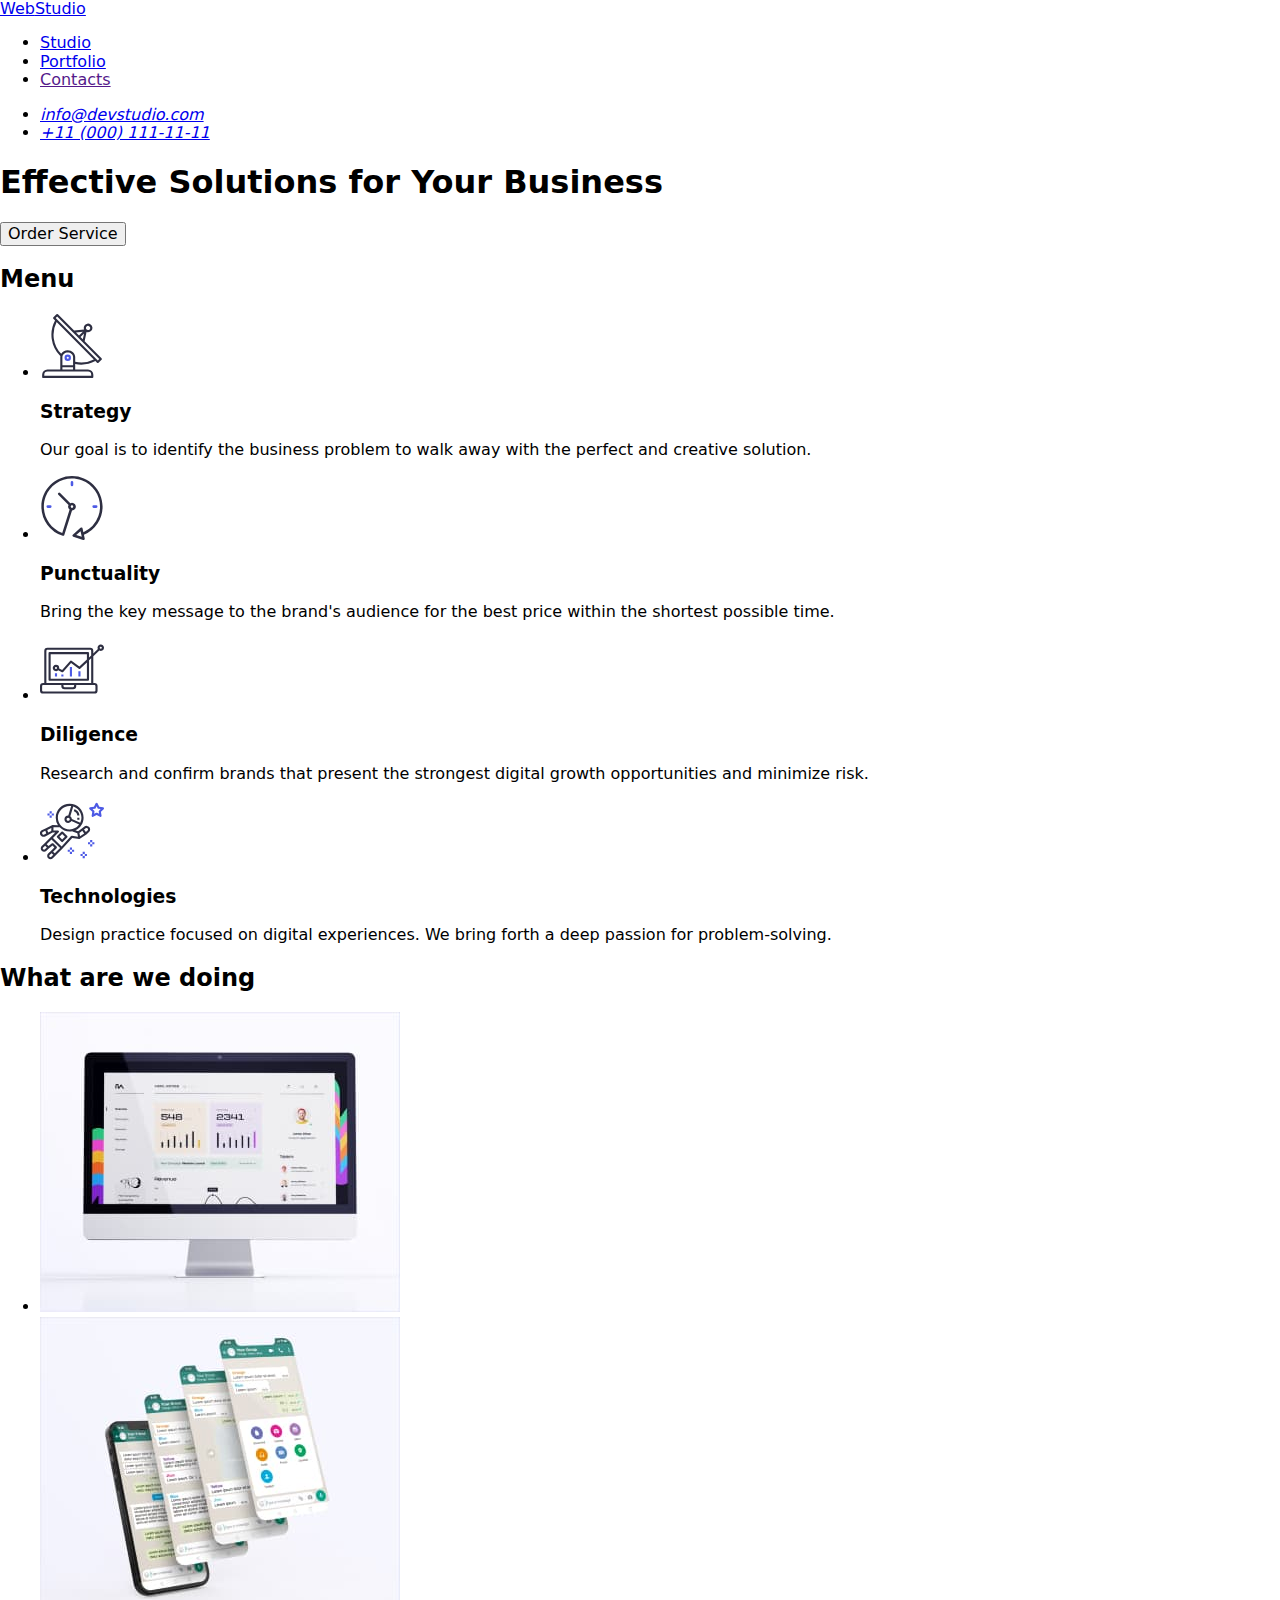
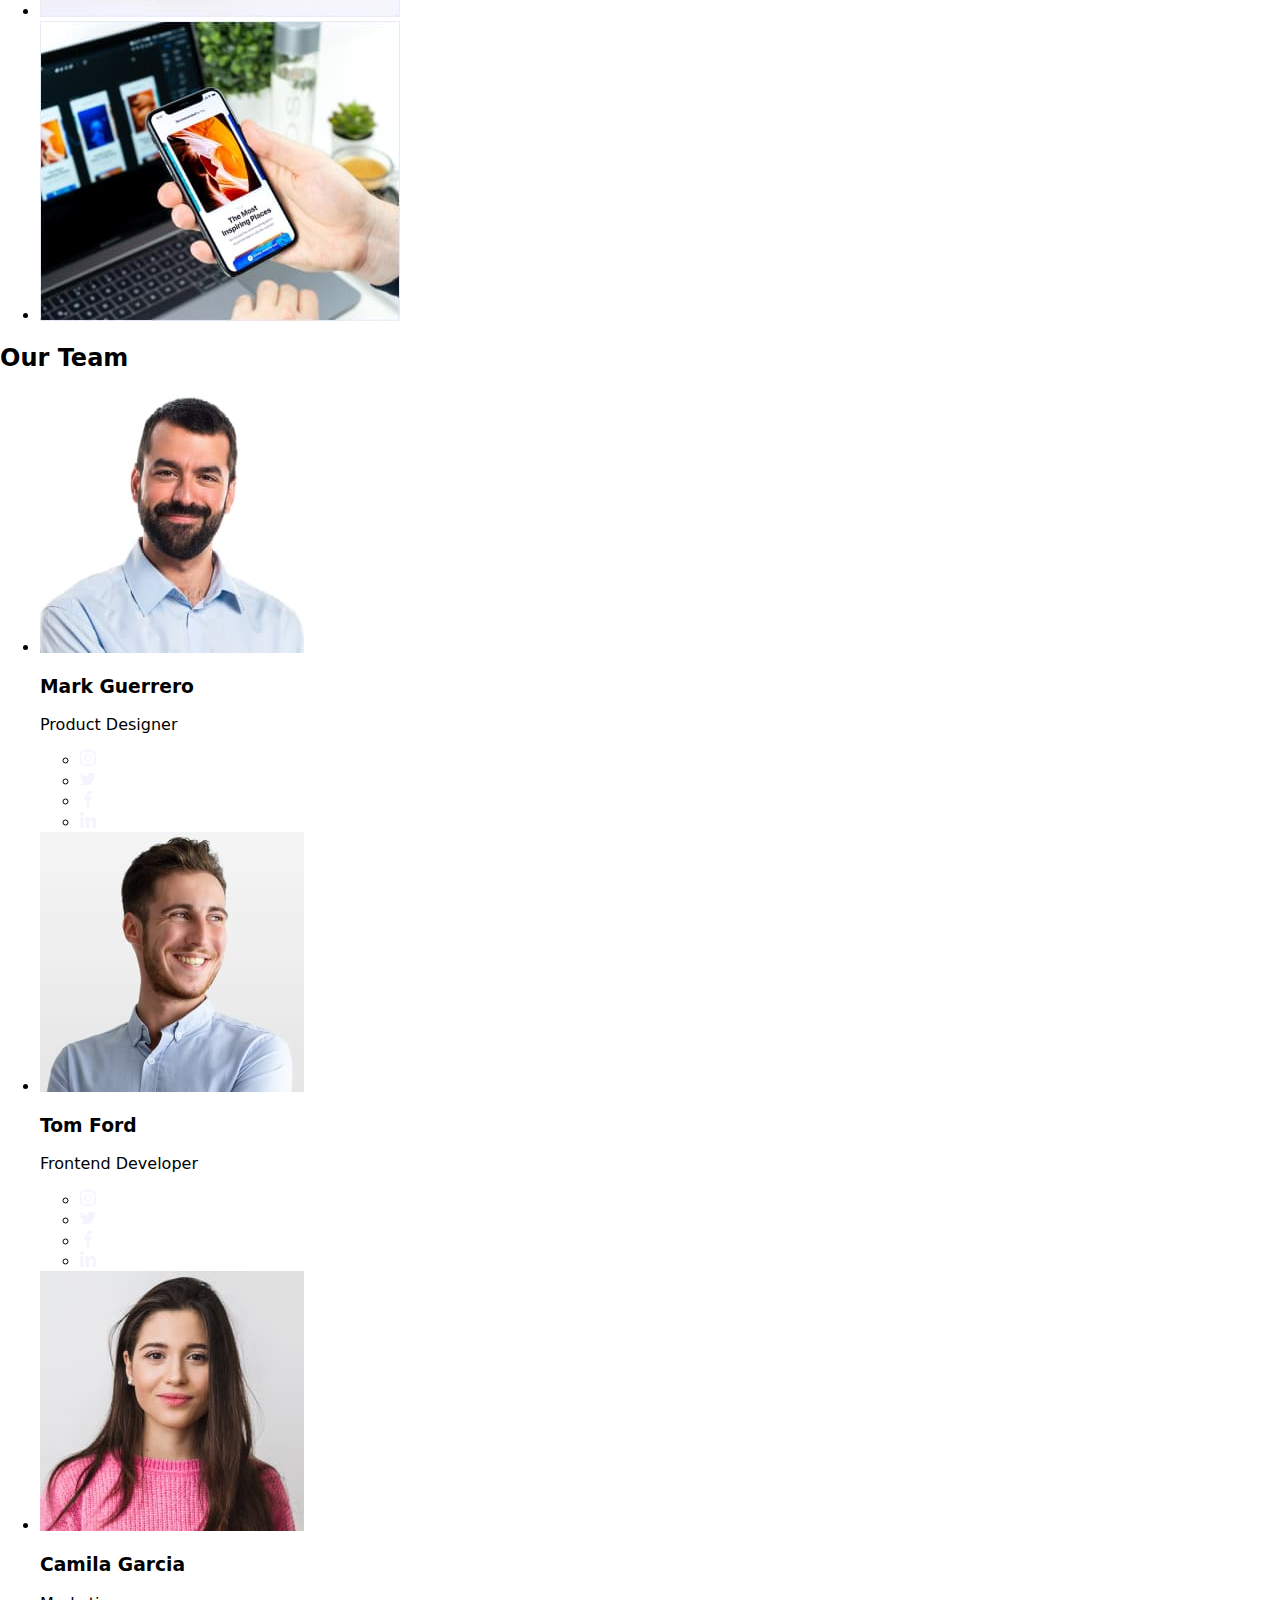
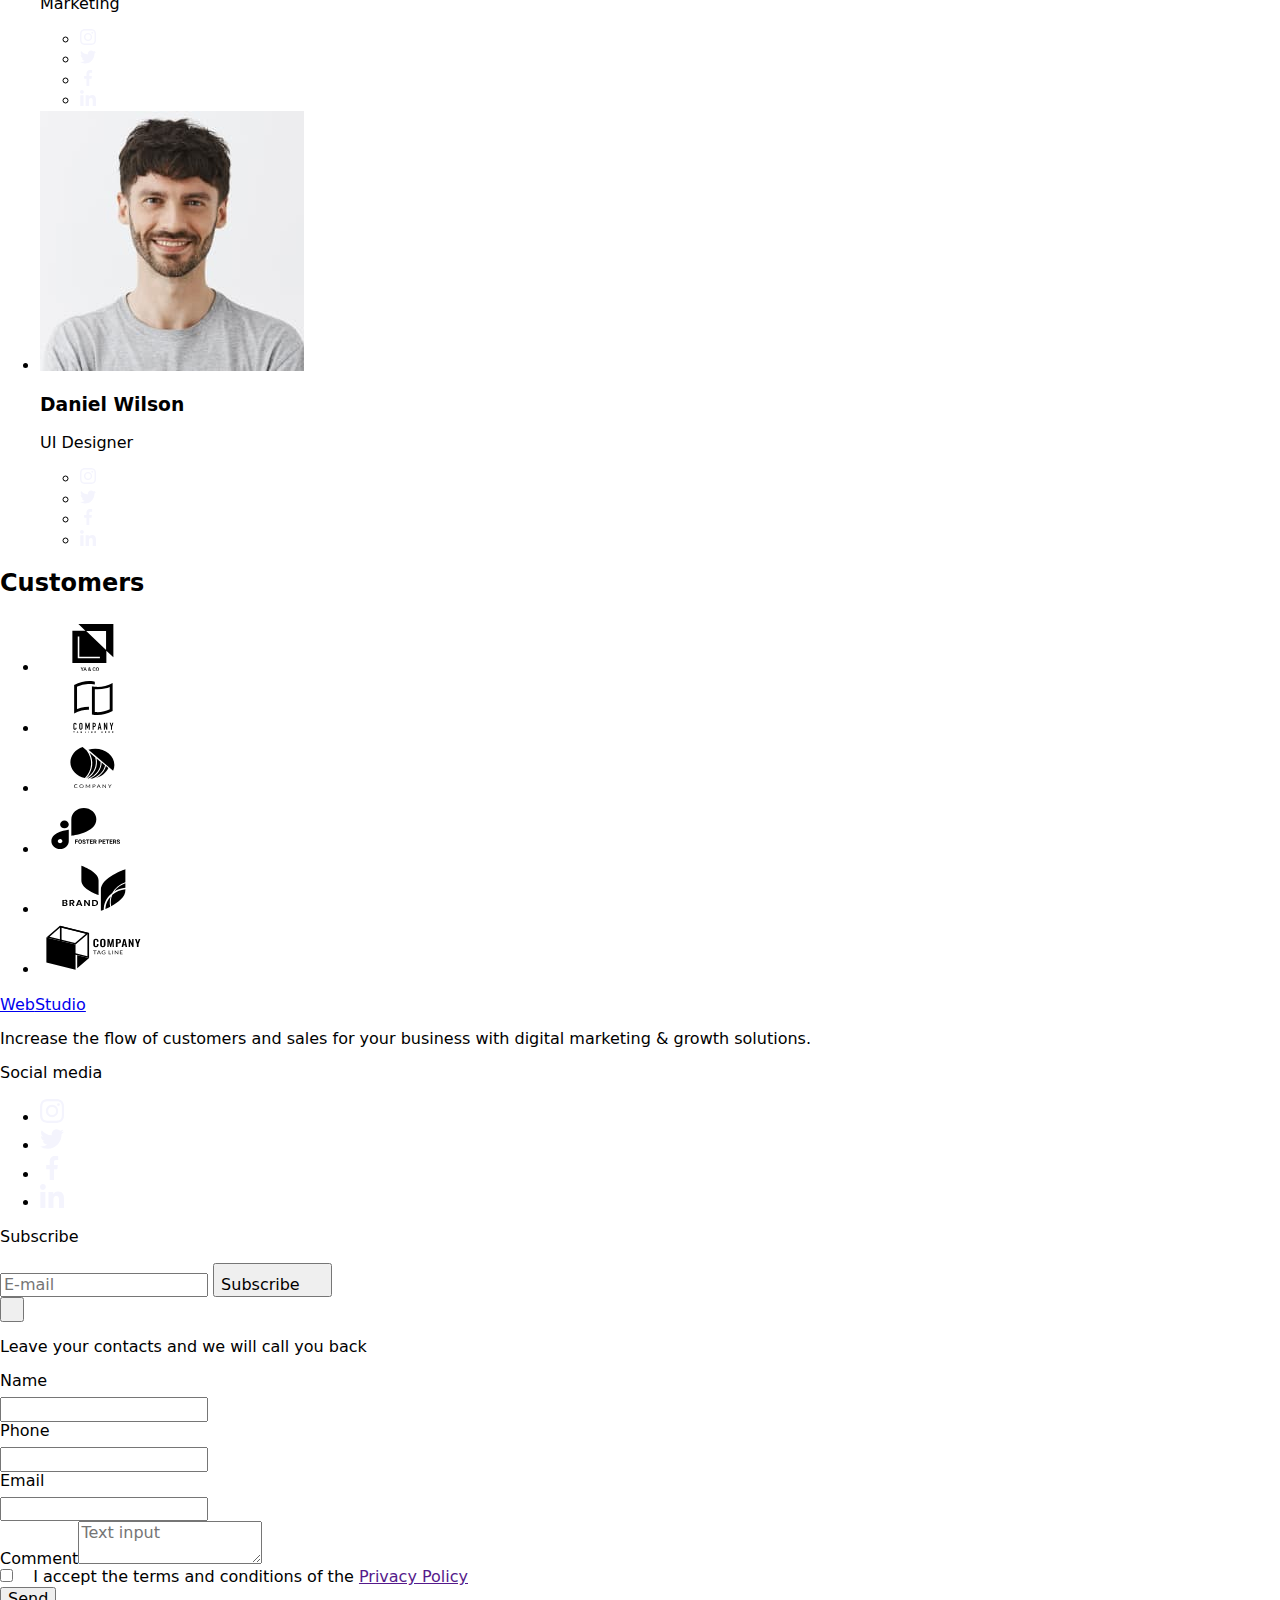
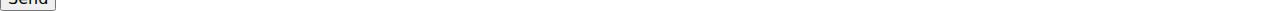
==== index.html @ 3157625b "tralala" ====
<!DOCTYPE html>
<html lang="en">
  <head>
    <meta charset="UTF-8" />
    <meta http-equiv="X-UA-Compatible" content="IE=edge" />
    <meta name="viewport" content="width=device-width, initial-scale=1.0" />
    <link
      href="https://cdnjs.cloudflare.com/ajax/libs/modern-normalize/1.0.0/modern-normalize.min.css"
      rel="stylesheet"
    />
    <link rel="stylesheet" href="./css/styles.css" type="text/css" />
    <link rel="preconnect" href="https://fonts.googleapis.com" />
    <link rel="preconnect" href="https://fonts.gstatic.com" crossorigin />
    <link
      href="https://fonts.googleapis.com/css2?family=Raleway:wght@800&family=Roboto:wght@400;500;700;900&display=swap"
      rel="stylesheet"
    />
    <link rel="shortcut icon" href="images/favicon.ico" />
    <title>WebStudio</title>
  </head>
  <body>
    <header class="body-header">
      <div class="header-container container">
        <nav class="header-navigation">
          <a href="./index.html" class="logo link"
            >Web<span class="logo-studio">Studio</span></a
          >

          <ul class="header-list list">
            <li>
              <a href="./index.html" class="list-link link current">Studio</a>
            </li>
            <li>
              <a href="./portfolio.html" class="list-link link">Portfolio</a>
            </li>
            <li>
              <a href="" class="list-link link">Contacts</a>
            </li>
          </ul>
        </nav>
        <address class="address">
          <ul class="address-list list">
            <li class="address-links">
              <a href="mailto:info@devstudio.com" class="contact link"
                >info@devstudio.com</a
              >
            </li>
            <li class="address-links">
              <a href="tel:+110001111111" class="contact link"
                >+11 (000) 111-11-11</a
              >
            </li>
          </ul>
        </address>
      </div>
    </header>
    <main>
      <section class="hero-image">
        <div class="hero-image-container container">
          <h1 class="title-header">Effective Solutions for Your Business</h1>
          <button type="button" class="button-service" data-modal-open>
            Order Service
          </button>
        </div>
      </section>

      <section class="section-two">
        <div class="container">
          <h2 class="visually-hidden">Menu</h2>
          <ul class="section-two-list list">
            <li class="goals-list">
              <div class="container-svg">
                <svg width="64" height="64">
                  <use href="./images/icons.svg#icon-antenna"></use>
                </svg>
              </div>
              <h3 class="header-third goals-header">Strategy</h3>
              <p class="descrip">
                Our goal is to identify the business problem to walk away with
                the perfect and creative solution.
              </p>
            </li>
            <li class="goals-list">
              <div class="container-svg">
                <svg width="64" height="64">
                  <use href="./images/icons.svg#icon-clock"></use>
                </svg>
              </div>
              <h3 class="header-third goals-header">Punctuality</h3>
              <p class="descrip">
                Bring the key message to the brand's audience for the best price
                within the shortest possible time.
              </p>
            </li>
            <li class="goals-list">
              <div class="container-svg">
                <svg width="64" height="64">
                  <use href="./images/icons.svg#icon-diagram"></use>
                </svg>
              </div>
              <h3 class="header-third goals-header">Diligence</h3>
              <p class="descrip">
                Research and confirm brands that present the strongest digital
                growth opportunities and minimize risk.
              </p>
            </li>
            <li class="goals-list">
              <div class="container-svg">
                <svg width="64" height="64">
                  <use href="./images/icons.svg#icon-astronaut"></use>
                </svg>
              </div>
              <h3 class="header-third goals-header">Technologies</h3>
              <p class="descrip">
                Design practice focused on digital experiences. We bring forth a
                deep passion for problem-solving.
              </p>
            </li>
          </ul>
        </div>
      </section>

      <section class="section-third">
        <div class="container">
          <h2 class="header-second header-margin">What are we doing</h2>
          <ul class="list section-third-list">
            <li class="section-third-element">
              <img
                src="./images/computer.jpg"
                alt="computer"
                width="360"
                height="300"
              />
            </li>
            <li class="section-third-element">
              <img
                src="./images/screen.jpg"
                alt="screen"
                width="360"
                height="300"
              />
            </li>
            <li class="section-third-element">
              <img
                src="./images/phone.jpg"
                alt="phone"
                width="360"
                height="300"
              />
            </li>
          </ul>
        </div>
      </section>

      <section class="section-fourth">
        <div class="container">
          <h2 class="header-second header-margin">Our Team</h2>
          <ul class="list team-list">
            <li class="team">
              <img
                src="./images/markguerrero.jpg"
                alt="markguerrero"
                width="264"
                height="260"
              />
              <div class="member-description">
                <h3 class="header-third member-name">Mark Guerrero</h3>
                <p class="descrip member-role">Product Designer</p>
                <ul class="list social-list">
                  <li class="social-element">
                    <a href="index.html" class="member-social-link">
                      <svg width="16" height="16" class="icon-svg">
                        <use href="./images/icons.svg#icon-instagram"></use>
                      </svg>
                    </a>
                  </li>
                  <li class="social-element">
                    <a href="index.html" class="member-social-link">
                      <svg width="16" height="16" class="icon-svg">
                        <use href="./images/icons.svg#icon-twitter"></use>
                      </svg>
                    </a>
                  </li>
                  <li class="social-element">
                    <a href="index.html" class="member-social-link">
                      <svg width="16" height="16" class="icon-svg">
                        <use href="./images/icons.svg#icon-facebook"></use>
                      </svg>
                    </a>
                  </li>
                  <li class="social-element">
                    <a href="index.html" class="member-social-link">
                      <svg width="16" height="16" class="icon-svg">
                        <use href="./images/icons.svg#icon-linkedin"></use>
                      </svg>
                    </a>
                  </li>
                </ul>
              </div>
            </li>

            <li class="team">
              <img
                src="./images/tomford.jpg"
                alt="tomford"
                width="264"
                height="260"
              />
              <div class="member-description">
                <h3 class="header-third member-name">Tom Ford</h3>
                <p class="descrip member-role">Frontend Developer</p>
                <ul class="list social-list">
                  <li class="social-element">
                    <a href="index.html" class="member-social-link">
                      <svg width="16" height="16" class="icon-svg">
                        <use href="./images/icons.svg#icon-instagram"></use>
                      </svg>
                    </a>
                  </li>
                  <li class="social-element">
                    <a href="index.html" class="member-social-link">
                      <svg width="16" height="16" class="icon-svg">
                        <use href="./images/icons.svg#icon-twitter"></use>
                      </svg>
                    </a>
                  </li>
                  <li class="social-element">
                    <a href="index.html" class="member-social-link">
                      <svg width="16" height="16" class="icon-svg">
                        <use href="./images/icons.svg#icon-facebook"></use>
                      </svg>
                    </a>
                  </li>
                  <li class="social-element">
                    <a href="index.html" class="member-social-link">
                      <svg width="16" height="16" class="icon-svg">
                        <use href="./images/icons.svg#icon-linkedin"></use>
                      </svg>
                    </a>
                  </li>
                </ul>
              </div>
            </li>

            <li class="team">
              <img
                src="./images/camilagarcia.jpg"
                alt="camilagarcia"
                width="264"
                height="260"
              />
              <div class="member-description">
                <h3 class="header-third member-name">Camila Garcia</h3>
                <p class="descrip member-role">Marketing</p>
                <ul class="list social-list">
                  <li class="social-element">
                    <a href="index.html" class="member-social-link">
                      <svg width="16" height="16" class="icon-svg">
                        <use href="./images/icons.svg#icon-instagram"></use>
                      </svg>
                    </a>
                  </li>
                  <li class="social-element">
                    <a href="index.html" class="member-social-link">
                      <svg width="16" height="16" class="icon-svg">
                        <use href="./images/icons.svg#icon-twitter"></use>
                      </svg>
                    </a>
                  </li>
                  <li class="social-element">
                    <a href="index.html" class="member-social-link">
                      <svg width="16" height="16" class="icon-svg">
                        <use href="./images/icons.svg#icon-facebook"></use>
                      </svg>
                    </a>
                  </li>
                  <li class="social-element">
                    <a href="index.html" class="member-social-link">
                      <svg width="16" height="16" class="icon-svg">
                        <use href="./images/icons.svg#icon-linkedin"></use>
                      </svg>
                    </a>
                  </li>
                </ul>
              </div>
            </li>

            <li class="team">
              <img
                src="./images/danielwilson.jpg"
                alt="danielwilson"
                width="264"
                height="260"
              />
              <div class="member-description">
                <h3 class="header-third member-name">Daniel Wilson</h3>
                <p class="descrip member-role">UI Designer</p>
                <ul class="list social-list">
                  <li class="social-element">
                    <a href="index.html" class="member-social-link">
                      <svg width="16" height="16" class="icon-svg">
                        <use href="./images/icons.svg#icon-instagram"></use>
                      </svg>
                    </a>
                  </li>
                  <li class="social-element">
                    <a href="index.html" class="member-social-link">
                      <svg width="16" height="16" class="icon-svg">
                        <use href="./images/icons.svg#icon-twitter"></use>
                      </svg>
                    </a>
                  </li>
                  <li class="social-element">
                    <a href="index.html" class="member-social-link">
                      <svg width="16" height="16" class="icon-svg">
                        <use href="./images/icons.svg#icon-facebook"></use>
                      </svg>
                    </a>
                  </li>
                  <li class="social-element">
                    <a href="index.html" class="member-social-link">
                      <svg width="16" height="16" class="icon-svg">
                        <use href="./images/icons.svg#icon-linkedin"></use>
                      </svg>
                    </a>
                  </li>
                </ul>
              </div>
            </li>
          </ul>
        </div>
      </section>

      <section class="section-five">
        <div class="container">
          <h2 class="header-second header-margin">Customers</h2>
          <ul class="list company-list">
            <li class="company-element">
              <a href="index.html" class="company-link">
                <svg width="104" height="56" class="icon-company">
                  <use href="./images/icons.svg#icon-logo"></use>
                </svg>
              </a>
            </li>
            <li class="company-element">
              <a href="index.html" class="company-link">
                <svg width="104" height="56" class="icon-company">
                  <use href="./images/icons.svg#icon-logo-1"></use>
                </svg>
              </a>
            </li>
            <li class="company-element">
              <a href="index.html" class="company-link">
                <svg width="104" height="56" class="icon-company">
                  <use href="./images/icons.svg#icon-logo-2"></use>
                </svg>
              </a>
            </li>
            <li class="company-element">
              <a href="index.html" class="company-link">
                <svg width="104" height="56" class="icon-company">
                  <use href="./images/icons.svg#icon-logo-3"></use>
                </svg>
              </a>
            </li>
            <li class="company-element">
              <a href="index.html" class="company-link">
                <svg width="104" height="56" class="icon-company">
                  <use href="./images/icons.svg#icon-logo-4"></use>
                </svg>
              </a>
            </li>
            <li class="company-element">
              <a href="index.html" class="company-link">
                <svg width="104" height="56" class="icon-company">
                  <use href="./images/icons.svg#icon-logo-5"></use>
                </svg>
              </a>
            </li>
          </ul>
        </div>
      </section>
    </main>

    <footer class="footer-section">
      <div class="container footer-div">
        <div class="logo-container">
          <a href="./index.html" class="logo link footer-logo-link"
            >Web<span class="footer-logo-studio">Studio</span></a
          >
          <p class="footer-descrip">
            Increase the flow of customers and sales for your business with
            digital marketing & growth solutions.
          </p>
        </div>
        <div class="social-container">
          <p class="p-head">Social media</p>
          <ul class="footer-social-list">
            <li class="social-element">
              <a class="social-link" href="index.html"
                ><svg width="24" height="24" class="icon-svg">
                  <use href="./images/icons.svg#icon-instagram"></use>
                </svg>
              </a>
            </li>
            <li class="social-element">
              <a class="social-link" href="index.html"
                ><svg width="24" height="24" class="icon-svg">
                  <use href="./images/icons.svg#icon-twitter"></use>
                </svg>
              </a>
            </li>
            <li class="social-element">
              <a class="social-link" href="index.html"
                ><svg width="24" height="24" class="icon-svg">
                  <use href="./images/icons.svg#icon-facebook"></use>
                </svg>
              </a>
            </li>
            <li class="social-element">
              <a class="social-link" href="index.html"
                ><svg width="24" height="24" class="icon-svg">
                  <use href="./images/icons.svg#icon-linkedin"></use>
                </svg>
              </a>
            </li>
          </ul>
        </div>
        <div class="subscribe-container">
          <p class="p-head">Subscribe</p>
          <form class="form-subscribe">
            <label class="label-subscribe">
              <input
                type="email"
                name="email"
                placeholder="E-mail"
                class="sub-input"
                required
              />
            </label>
            <button type="submit" class="sub-button">
              Subscribe<svg width="24" height="24" class="subscribe-icon">
                <use href="./images/icons.svg#icon-subscribe"></use>
              </svg>
            </button>
          </form>
        </div>
      </div>
    </footer>
    <div class="back-drop is-hidden" data-modal>
      <div class="modal-box">
        <button type="button" class="close-button" data-modal-close>
          <svg width="8" height="8" class="colorfill">
            <use href="./images/icons.svg#icon-close-black"></use>
          </svg>
        </button>
        <p class="feedback-title">
          Leave your contacts and we will call you back
        </p>
        <form>
          <div class="form-container">
            <label class="modal-box-label" for="user-name">Name</label>
            <div class="inputs-container">
              <input
                id="user-name"
                class="modal-box-inputs"
                type="text"
                name="user-name"
                placeholder=""
                required
              />
              <svg width="18" height="24" class="modal-box-icons">
                <use href="./images/icons.svg#icon-person-black"></use>
              </svg>
            </div>
          </div>
          <div class="form-container">
            <label class="modal-box-label" for="user-phone">Phone</label>
            <div class="inputs-container">
              <input
                id="user-phone"
                class="modal-box-inputs"
                type="text"
                name="phone"
                placeholder=""
                required
              />
              <svg width="18" height="24" class="modal-box-icons">
                <use href="./images/icons.svg#icon-phone-black"></use>
              </svg>
            </div>
          </div>
          <div class="form-container">
            <label class="modal-box-label" for="user-email">Email</label>
            <div class="inputs-container">
              <input
                id="user-email"
                class="modal-box-inputs"
                type="email"
                name="email"
                placeholder=""
                required
              />
              <svg width="18" height="24" class="modal-box-icons">
                <use href="./images/icons.svg#icon-email-black"></use>
              </svg>
            </div>
          </div>

          <div class="comment-container">
            <label class="modal-box-label" for="user-comment">Comment</label
            ><textarea
              id="user-comment"
              name="user-comment"
              placeholder="Text input"
              class="comment"
              required
            ></textarea>
          </div>

          <div class="checkbox-container">
            <input
              id="user-privacy"
              class="checkbox-input visually-hidden"
              type="checkbox"
              name="user-privacy"
              value="true"
              required
            />
            <label class="label-privacy" for="user-privacy">
              <span class="checkbox-policy-span">
                <svg width="10" height="8" class="checkbox-policy-icon">
                  <use href="./images/icons.svg#icon-correct-checked"></use>
                </svg>
              </span>
              I accept the terms and conditions of the
              <a href="" class="privacy-policy">Privacy Policy</a>
            </label>
          </div>

          <button type="submit" class="button-send">Send</button>
        </form>
      </div>
    </div>
    <script src="./js/modal.js"></script>
  </body>
</html>
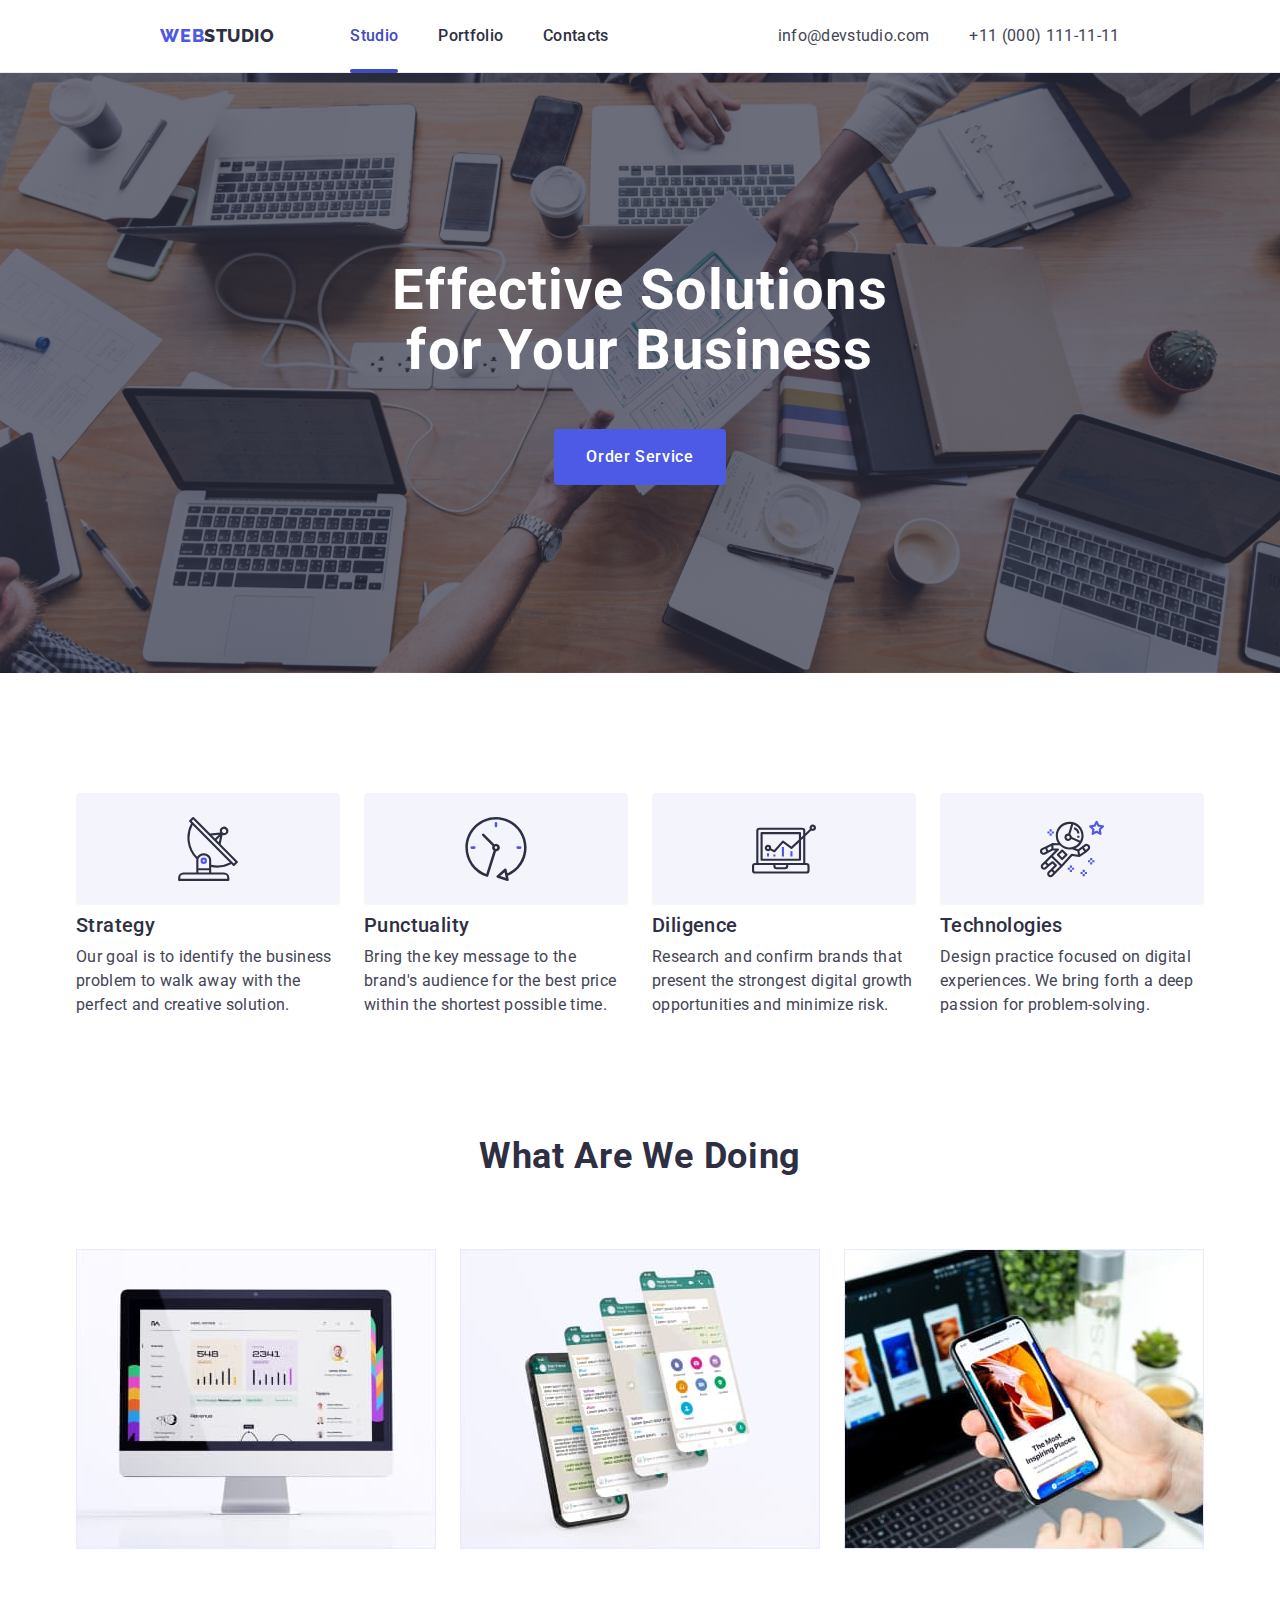
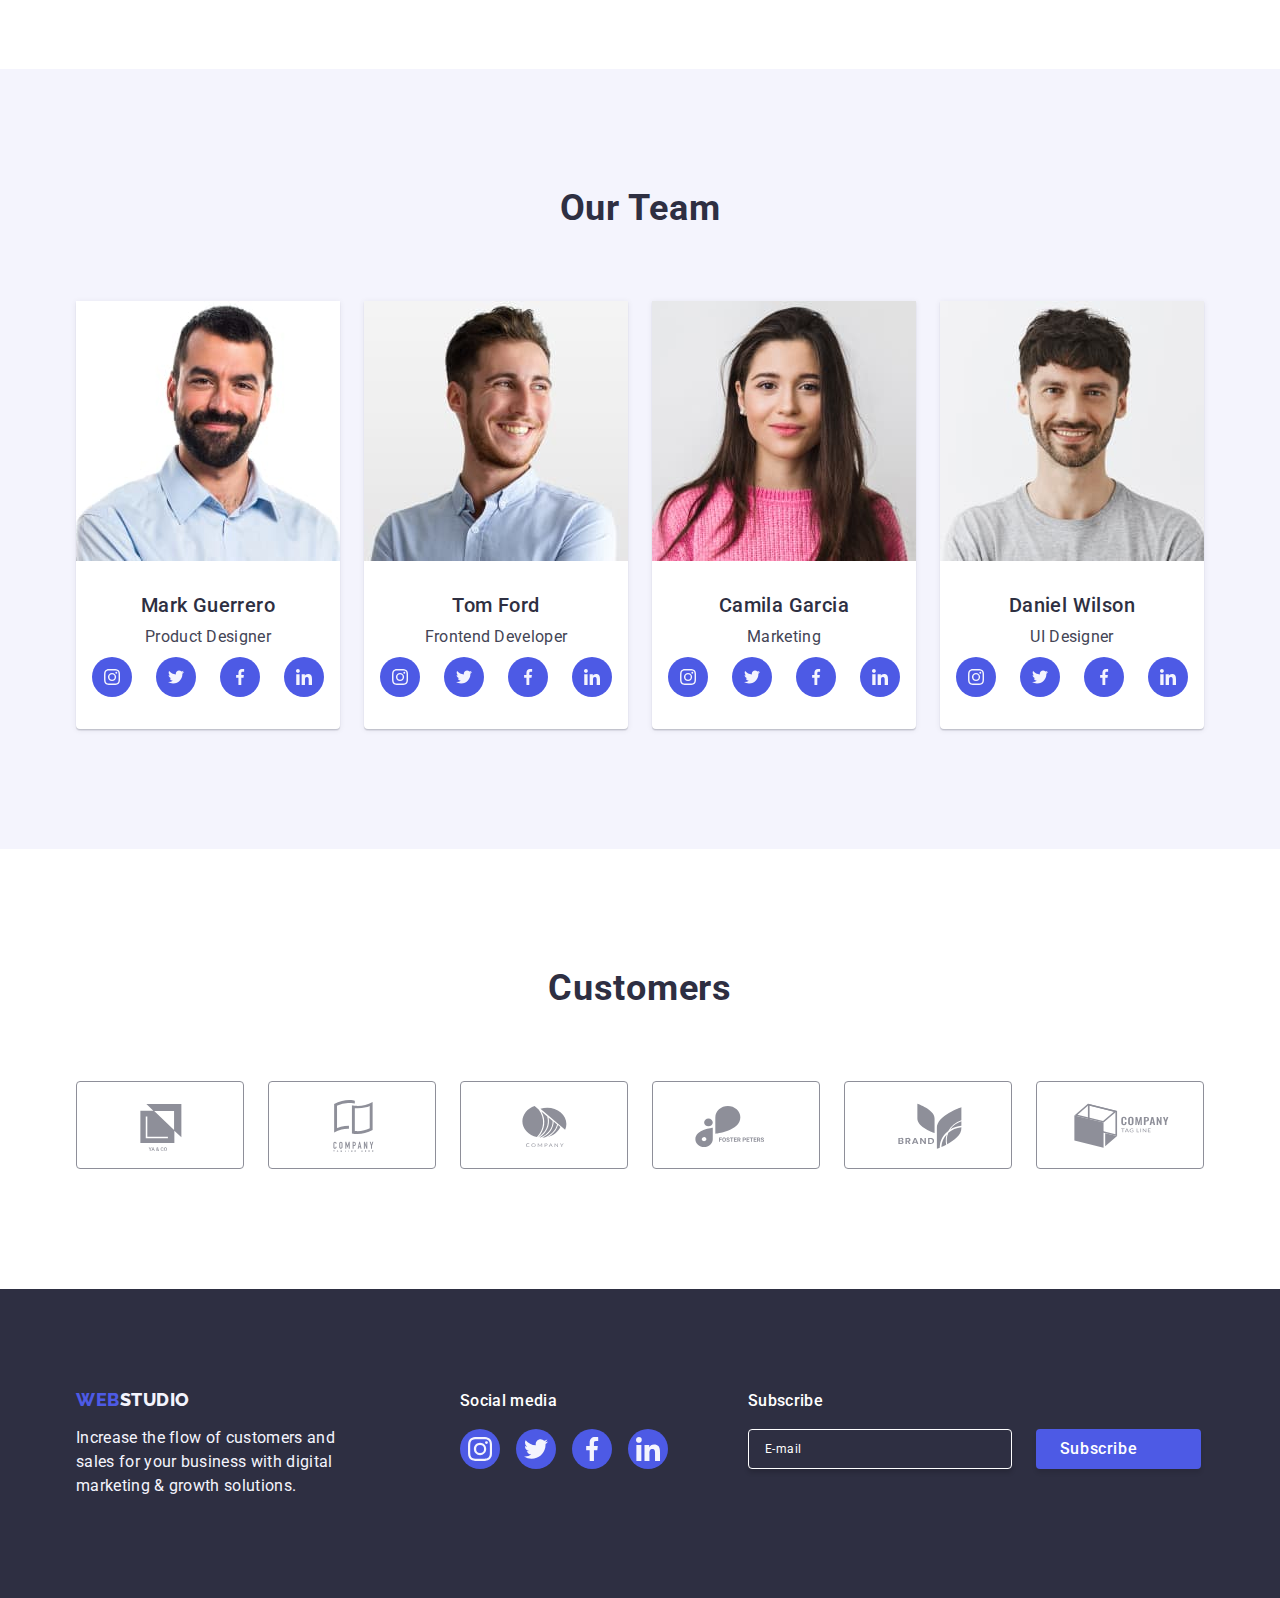
==== commit 969057eb: "nonmae" ====
--- a/index.html
+++ b/index.html
@@ -8,7 +8,7 @@
       href="https://cdnjs.cloudflare.com/ajax/libs/modern-normalize/1.0.0/modern-normalize.min.css"
       rel="stylesheet"
     />
-    <link rel="stylesheet" href="./css/styles.css" type="text/css" />
+    <link rel="stylesheet" href="./css/style.css" type="text/css" />
     <link rel="preconnect" href="https://fonts.googleapis.com" />
     <link rel="preconnect" href="https://fonts.gstatic.com" crossorigin />
     <link
--- a/css/style.css
+++ b/css/style.css
@@ -0,0 +1,798 @@
+:root {
+  --IRIS: #4d5ae5;
+  --OCEAN: #404bbf;
+  --NAVY-BLUE: #2e2f42;
+  --GREEN: #31d0aa;
+  --SLATE: #434455;
+  --LIGHT-SLATE: #8e8f99;
+  --CORNFLOWER: #e7e9fc;
+  --CLOUD: #f4f4fd;
+  --NAVY-BLUE-MODAL: #2e2f4266;
+  --GREY: #2e2f42b2;
+  --WHITE: #fff;
+  --DAIRY: #fcfcfc;
+}
+
+* {
+  margin: 0;
+  padding: 0;
+}
+
+.visually-hidden {
+  position: absolute;
+  width: 1px;
+  height: 1px;
+  margin: -1px;
+  border: 0;
+  padding: 0;
+  white-space: nowrap;
+  clip-path: inset(100%);
+  clip: rect(0 0 0 0);
+  overflow: hidden;
+}
+img {
+  display: block;
+  max-width: 100%;
+  height: auto;
+}
+button {
+  cursor: pointer;
+  border: none;
+  border-radius: 4px;
+}
+ul,
+ol {
+  list-style: none;
+  margin: 0;
+  padding-left: 0;
+}
+body {
+  margin: 0;
+  color: var(--SLATE);
+  font-family: 'Roboto', sans-serif;
+  font-size: 16px;
+  font-style: normal;
+  font-weight: 400;
+  line-height: 1.5;
+  letter-spacing: 0.02em;
+  background-color: var(--WHITE);
+}
+.container {
+  max-width: 1158px;
+  padding: 0 15px;
+  margin: 0 auto;
+}
+
+/* -------HEADER------- */
+
+.body-header {
+  background-color: var(--WHITE);
+  border-bottom: 1px solid var(--CORNFLOWER, #e7e9fc);
+  box-shadow: 0px 1px 6px 0px rgba(46, 47, 66, 0.08),
+    0px 1px 1px 0px rgba(46, 47, 66, 0.16),
+    0px 2px 1px 0px rgba(46, 47, 66, 0.08);
+}
+.header-container {
+  display: flex;
+  justify-content: space-around;
+}
+.header-navigation {
+  display: flex;
+  align-items: center;
+}
+.logo {
+  font-family: 'Raleway', sans-serif;
+  font-size: 18px;
+  font-weight: 800;
+  line-height: 1.17;
+  letter-spacing: 0.03em;
+  text-transform: uppercase;
+  color: var(--IRIS);
+  margin-right: 76px;
+}
+.logo:hover {
+  color: var(--OCEAN);
+}
+.logo-studio {
+  color: var(--NAVY-BLUE);
+}
+
+.link {
+  text-decoration: none;
+}
+.list {
+  list-style: none;
+}
+
+.header-list {
+  display: flex;
+  gap: 40px;
+}
+
+.list-link {
+  display: inline-block;
+  font-weight: 500;
+  color: var(--NAVY-BLUE);
+  padding: 24px 0;
+  transition: color 250ms cubic-bezier(0.4, 0, 0.2, 1);
+}
+
+.list-link:hover,
+.list-link:focus {
+  color: var(--OCEAN);
+}
+
+.current {
+  color: var(--OCEAN);
+  position: relative;
+}
+
+.current::after {
+  content: '';
+  position: absolute;
+  left: 0;
+  bottom: -1px;
+  height: 4px;
+  width: 100%;
+  background-color: var(--OCEAN);
+  border-radius: 2px;
+}
+
+.address {
+  font-style: normal;
+  display: flex;
+  align-items: center;
+}
+.address-list {
+  display: flex;
+  gap: 40px;
+}
+.address-links {
+  padding: 24px 0;
+}
+.contact {
+  font-size: 16px;
+  line-height: 1.5;
+  letter-spacing: 0.02em;
+  color: var(--SLATE);
+  transition: color 250ms cubic-bezier(0.4, 0, 0.2, 1);
+}
+.contact:hover,
+.contact:focus {
+  color: var(--OCEAN);
+}
+
+/*  ---------HERO SECTION------- */
+
+.hero-image {
+  padding: 188px 0;
+  max-width: 1440px;
+  margin: auto;
+  background: linear-gradient(rgba(46, 47, 66, 0.7), rgba(46, 47, 66, 0.7)),
+    url('../images/people-office.jpg');
+  background-repeat: no-repeat;
+  background-position: center;
+  background-size: cover;
+}
+
+.hero-image-container {
+  display: flex;
+  justify-content: center;
+  align-items: center;
+  flex-direction: column;
+}
+.title-header {
+  font-size: 56px;
+  line-height: 1.07;
+  text-align: center;
+  letter-spacing: 0.02em;
+  color: var(--WHITE);
+  max-width: 496px;
+}
+.button-service {
+  background-color: var(--IRIS);
+  font-family: 'Roboto', sans-serif;
+  font-weight: 500;
+  font-size: 16px;
+  line-height: 1.5;
+  letter-spacing: 0.04em;
+  color: var(--WHITE);
+  border-radius: 4px;
+  min-width: 169px;
+  height: 56px;
+  border: none;
+  cursor: pointer;
+  padding: 16px 32px;
+  margin-top: 48px;
+  transition: background-color 250ms cubic-bezier(0.4, 0, 0.2, 1);
+}
+.button-service:hover,
+.button-service:focus {
+  background-color: var(--OCEAN);
+}
+/*  ---------HEADERS CONFIG + DESC ------- */
+
+.header-margin {
+  margin-bottom: 72px;
+}
+.header-second {
+  font-size: 36px;
+  line-height: 1.11;
+  text-align: center;
+  letter-spacing: 0.02em;
+  text-transform: capitalize;
+  color: var(--NAVY-BLUE);
+}
+.header-third {
+  font-weight: 500;
+  font-size: 20px;
+  line-height: 1.2;
+  letter-spacing: 0.02em;
+  color: var(--NAVY-BLUE);
+}
+.descrip {
+  font-size: 16px;
+  line-height: 1.5;
+  letter-spacing: 0.02em;
+  color: var(--SLATE);
+}
+
+/*  ---------SECTION TWO------- */
+
+.section-two {
+  padding: 120px 0;
+}
+.section-two-list {
+  display: flex;
+  gap: 24px;
+}
+.goals-list {
+  width: calc((100% - 72px) / 4);
+}
+.container-svg {
+  border-radius: 4px;
+  background: var(--CLOUD, #f4f4fd);
+  display: flex;
+  justify-content: center;
+  align-items: center;
+  padding: 24px 0;
+  margin-bottom: 8px;
+}
+.goals-header {
+  margin-bottom: 8px;
+}
+
+/*  ---------SECTION THIRD------- */
+
+.section-third {
+  padding-bottom: 120px;
+}
+.section-third-list {
+  display: flex;
+  gap: 24px;
+}
+.section-third-element {
+  width: calc((100% - 48px) / 3);
+}
+
+/*  ---------SECTION FOURTH------- */
+
+.section-fourth {
+  background-color: var(--CLOUD);
+  padding: 120px 0;
+}
+
+.team-list {
+  display: flex;
+  gap: 24px;
+}
+.team {
+  border-radius: 0px 0px 4px 4px;
+  background: var(--WHITE, #fff);
+  box-shadow: 0px 2px 1px 0px rgba(46, 47, 66, 0.08),
+    0px 1px 1px 0px rgba(46, 47, 66, 0.16),
+    0px 1px 6px 0px rgba(46, 47, 66, 0.08);
+}
+.member-description {
+  padding: 32px 0px;
+}
+.member-name {
+  text-align: center;
+  margin-bottom: 8px;
+}
+.member-role {
+  text-align: center;
+  margin-bottom: 8px;
+}
+
+.social-list {
+  display: flex;
+  justify-content: center;
+  align-items: center;
+  gap: 24px;
+}
+.social-element {
+  width: 40px;
+  height: 40px;
+}
+.member-social-link {
+  width: 100%;
+  height: 100%;
+  background-color: var(--IRIS, #4d5ae5);
+  border-radius: 50%;
+  display: flex;
+  justify-content: center;
+  align-items: center;
+  transition: background-color 250ms cubic-bezier(0.4, 0, 0.2, 1);
+}
+.member-social-link:hover,
+.member-social-link:focus {
+  background-color: var(--OCEAN, #404bbf);
+}
+
+/*  ---------SECTION FIVE------- */
+
+.section-five {
+  padding: 120px 0;
+}
+.company-list {
+  display: flex;
+  gap: 24px;
+}
+.company-element {
+  height: 88px;
+  width: 100%;
+}
+.company-link {
+  width: 100%;
+  height: 100%;
+  border-radius: 4px;
+  border: 1px solid var(--LIGHT-SLATE, #8e8f99);
+  display: flex;
+  justify-content: center;
+  align-items: center;
+  color: var(--LIGHT-SLATE, #8e8f99);
+  transition: color 250ms cubic-bezier(0.4, 0, 0.2, 1),
+    border-color 250ms cubic-bezier(0.4, 0, 0.2, 1);
+}
+.company-link:hover,
+.company-link:focus {
+  color: var(--OCEAN, #404bbf);
+  border-color: var(--OCEAN, #404bbf);
+}
+.icon-company {
+  fill: currentColor;
+}
+
+/*  ---------FOOTER------- */
+
+.footer-section {
+  background-color: var(--NAVY-BLUE);
+  padding: 100px 0;
+}
+.footer-div {
+  display: flex;
+  align-items: baseline;
+}
+.logo-container {
+  margin-right: 120px;
+}
+.footer-logo-link {
+  display: inline-block;
+  margin-bottom: 16px;
+}
+.footer-logo-studio {
+  color: var(--CLOUD);
+}
+.footer-descrip {
+  max-width: 264px;
+  color: var(--CLOUD);
+}
+.p-head {
+  color: var(--WHITE, #fff);
+  margin-bottom: 16px;
+  font-weight: 500;
+}
+.footer-social-list {
+  display: flex;
+  gap: 16px;
+}
+.icon-svg {
+  fill: var(--CLOUD, #f4f4fd);
+}
+.social-link {
+  width: 100%;
+  height: 100%;
+  background-color: var(--IRIS, #4d5ae5);
+  border-radius: 50%;
+  display: flex;
+  align-items: center;
+  justify-content: center;
+  transition: background-color 250ms cubic-bezier(0.4, 0, 0.2, 1);
+}
+.social-link:hover,
+.social-link:focus {
+  background-color: var(--GREEN, #31d0aa);
+}
+
+.social-container {
+  margin-right: 80px;
+}
+.form-subscribe {
+  display: flex;
+  gap: 24px;
+}
+
+.sub-input {
+  width: 264px;
+  height: 40px;
+  border: 1px solid var(--WHITE, #fff);
+  background-color: transparent;
+  font-size: 12px;
+  line-height: 1.5;
+  letter-spacing: 0.04em;
+  padding-left: 16px;
+  box-shadow: 0px 4px 4px 0px rgba(0, 0, 0, 0.15);
+  border-radius: 4px;
+  color: var(--WHITE);
+}
+.sub-input::placeholder {
+  color: var(--WHITE, #fff);
+}
+.sub-button {
+  min-width: 165px;
+  height: 40px;
+  display: flex;
+  justify-content: center;
+  align-items: center;
+  color: var(--WHITE, #fff);
+
+  background-color: var(--IRIS, #4d5ae5);
+
+  /* Button Text */
+  font-family: 'Roboto', sans-serif;
+  font-size: 16px;
+  font-style: normal;
+  font-weight: 500;
+  line-height: 1.5;
+  letter-spacing: 0.04em;
+
+  transition: background-color 250ms cubic-bezier(0.4, 0, 0.2, 1);
+  box-shadow: 0px 4px 4px 0px rgba(0, 0, 0, 0.1);
+}
+
+.sub-button:hover,
+.sub-button:focus {
+  background-color: var(--OCEAN);
+}
+
+.subscribe-icon {
+  margin-left: 16px;
+}
+
+/*------------ Modal BOX ------------*/
+
+.back-drop {
+  position: fixed;
+  top: 0;
+  left: 0;
+  width: 100%;
+  height: 100%;
+  background-color: rgba(46, 47, 66, 0.4);
+  transition: opacity 250ms cubic-bezier(0.4, 0, 0.2, 1),
+    visibility 250ms cubic-bezier(0.4, 0, 0.2, 1);
+}
+.modal-box {
+  position: absolute;
+  top: 50%;
+  left: 50%;
+  transform: translate(-50%, -50%) scale(1);
+  width: 408px;
+  min-height: 584px;
+  background-color: var(--DAIRY);
+  box-shadow: 0px 1px 1px rgba(0, 0, 0, 0.14), 0px 1px 3px rgba(0, 0, 0, 0.12),
+    0px 2px 1px rgba(0, 0, 0, 0.2);
+  border-radius: 4px;
+  transition: transform 250ms cubic-bezier(0.4, 0, 0.2, 1);
+  padding: 72px 24px 24px 24px;
+}
+.close-button {
+  position: absolute;
+  top: 24px;
+  right: 24px;
+  width: 24px;
+  height: 24px;
+  border-radius: 50%;
+  display: flex;
+  align-items: center;
+  justify-content: center;
+  background-color: var(--CORNFLOWER);
+  border: 1px solid rgba(0, 0, 0, 0.1);
+  cursor: pointer;
+  transition: background-color 250ms cubic-bezier(0.4, 0, 0.2, 1),
+    border 250ms cubic-bezier(0.4, 0, 0.2, 1);
+}
+.close-button:hover,
+.close-button:focus {
+  border: none;
+  background-color: var(--OCEAN);
+}
+.colorfill {
+  fill: var(--NAVY-BLUE);
+  transition: fill 250ms cubic-bezier(0.4, 0, 0.2, 1);
+}
+.close-button:hover .colorfill,
+.close-button:focus {
+  fill: var(--WHITE);
+}
+.is-hidden {
+  visibility: hidden;
+  opacity: 0;
+  pointer-events: none;
+}
+
+.feedback-title {
+  color: var(--NAVY-BLUE, #2e2f42);
+  text-align: center;
+  margin-bottom: 16px;
+
+  /* Body Medium */
+  font-family: Roboto;
+  font-size: 16px;
+  font-style: normal;
+  font-weight: 500;
+  line-height: 24px; /* 150% */
+  letter-spacing: 0.32px;
+}
+.form-container {
+  margin-bottom: 8px;
+}
+.modal-box-label {
+  display: block;
+  color: var(--LIGHT-SLATE, #8e8f99);
+  margin-bottom: 4px;
+
+  /* Small Text */
+  font-family: Roboto;
+  font-size: 12px;
+  font-style: normal;
+  font-weight: 400;
+  line-height: 1.17;
+  letter-spacing: 0.04em;
+}
+.inputs-container {
+  position: relative;
+}
+.modal-box-inputs {
+  border-radius: 4px;
+  border: 1px solid var(--NAVY-BLUE-MODAL, rgba(46, 47, 66, 0.4));
+  width: 100%;
+  height: 40px;
+  background-color: transparent;
+  padding-left: 38px;
+  outline: transparent;
+  transition: border-color 250ms cubic-bezier(0.4, 0, 0.2, 1);
+}
+
+.modal-box-inputs:hover,
+.modal-box-inputs:focus {
+  border-color: var(--IRIS, #4d5ae5);
+}
+.modal-box-inputs:hover + .modal-box-icons,
+.modal-box-inputs:focus + .modal-box-icons {
+  fill: var(--IRIS);
+}
+
+.modal-box-icons {
+  position: absolute;
+  left: 16px;
+  top: 50%;
+  transform: translateY(-50%);
+  fill: var(--NAVY-BLUE);
+  transition: fill 250ms cubic-bezier(0.4, 0, 0.2, 1);
+}
+.comment-container {
+  margin-bottom: 16px;
+}
+.comment {
+  width: 100%;
+  height: 120px;
+  font-size: 12px;
+  line-height: 1.17;
+  letter-spacing: 0.04em;
+  color: var(--NAVY-BLUE-modal, rgba(46, 47, 66, 0.4));
+  border-radius: 4px;
+  border: 1px solid var(--NAVY-BLUE-MODAL, rgba(46, 47, 66, 0.4));
+  background-color: transparent;
+  padding: 8px 16px;
+  outline: transparent;
+  resize: none;
+  transition: border-color 250ms cubic-bezier(0.4, 0, 0.2, 1);
+}
+.comment:hover,
+.comment:focus {
+  border-color: var(--IRIS, #4d5ae5);
+}
+.comment::placeholder {
+  color: var(--NAVY-BLUE-modal, rgba(46, 47, 66, 0.4));
+
+  /* Small Text */
+  font-family: Roboto;
+  font-size: 12px;
+  font-style: normal;
+  font-weight: 400;
+  line-height: 14px; /* 116.667% */
+  letter-spacing: 0.48px;
+}
+.checkbox-container {
+  margin-bottom: 24px;
+}
+/*
+
+.custom-checkbox {
+  background-image: url("data:image/svg+xml;charset=UTF-8,%3csvg xmlns='http://www.w3.org/2000/svg' width='16' height='16' viewBox='0 0 16 16' fill='none'%3e%3crect x='0.5' y='0.5' width='15' height='15' rx='1.5' stroke='%232E2F42' stroke-opacity='0.4'/%3e%3c/svg%3e");
+  width: 16px;
+  height: 16px;
+  transition: background-image 250ms cubic-bezier(0.4, 0, 0.2, 1);
+}
+.custom-checkbox:focus,
+.custom-checkbox:hover {
+  outline: none;
+  background-image: url("data:image/svg+xml;charset=UTF-8,%3csvg xmlns='http://www.w3.org/2000/svg' width='16' height='16' viewBox='0 0 16 16' fill='none'%3e%3crect x='0.5' y='0.5' width='15' height='15' rx='1.5' stroke='%234d5ae5' /%3e%3c/svg%3e");
+}
+.custom-checkbox:checked {
+  background-image: url("data:image/svg+xml;charset=UTF-8,%3csvg xmlns='http://www.w3.org/2000/svg' width='16' height='16' viewBox='0 0 16 16' fill='none'%3e%3crect x='0.5' y='0.5' width='15' height='15' rx='1.5' fill='%23404BBF'/%3e%3crect x='0.5' y='0.5' width='15' height='15' rx='1.5' stroke='%23404BBF'/%3e%3cpath d='M11.4456 4.25506C11.6184 4.08965 11.8483 3.99821 12.0869 4.00003C12.3255 4.00184 12.5541 4.09677 12.7244 4.26478C12.8947 4.4328 12.9934 4.66075 12.9997 4.90055C13.006 5.14034 12.9194 5.37323 12.7582 5.55005L7.86357 11.7044C7.7794 11.7955 7.67782 11.8686 7.5649 11.9194C7.45198 11.9702 7.33003 11.9975 7.20636 11.9998C7.08268 12.0021 6.95981 11.9793 6.8451 11.9328C6.73038 11.8863 6.62618 11.817 6.53872 11.729L3.29283 8.46564C3.20243 8.38096 3.12993 8.27884 3.07965 8.16537C3.02936 8.05191 3.00232 7.92942 3.00014 7.80522C2.99796 7.68102 3.02069 7.55765 3.06696 7.44248C3.11323 7.3273 3.18211 7.22267 3.26947 7.13483C3.35684 7.047 3.4609 6.97775 3.57547 6.93123C3.69003 6.88471 3.81273 6.86186 3.93627 6.86405C4.0598 6.86624 4.18163 6.89343 4.29449 6.94398C4.40734 6.99454 4.50892 7.06743 4.59315 7.15831L7.16189 9.73967L11.4223 4.28219C11.4299 4.27269 11.4381 4.26364 11.4468 4.25506H11.4456Z' fill='%23F4F4FD'/%3e%3c/svg%3e");
+}
+
+*/
+.hidden {
+  appearance: none;
+  -moz-appearance: none;
+  -webkit-appearance: none;
+  display: none;
+}
+.checkbox-policy-span {
+  width: 16px;
+  height: 16px;
+  border: 1px solid rgba(46, 47, 66, 0.4);
+  border-radius: 2px;
+  transition: background-color 250ms cubic-bezier(0.4, 0, 0.2, 1),
+    border 250ms cubic-bezier(0.4, 0, 0.2, 1),
+    fill 250ms cubic-bezier(0.4, 0, 0.2, 1);
+  display: inline-flex;
+  align-items: center;
+  justify-content: center;
+  fill: transparent;
+}
+.checkbox-input:checked + .label-privacy > .checkbox-policy-span {
+  background-color: var(--OCEAN);
+  border: none;
+  fill: var(--CLOUD);
+}
+
+.label-privacy {
+  display: block;
+  font-size: 12px;
+  line-height: 1.17;
+  letter-spacing: 0.04em;
+  color: var(--LIGHT-SLATE);
+}
+.privacy-policy {
+  color: var(--IRIS, #4d5ae5);
+}
+
+.button-send {
+  display: block;
+  min-width: 169px;
+  height: 56px;
+  font-family: 'Roboto', sans-serif;
+  font-size: 16px;
+  font-weight: 500;
+  line-height: 1.5;
+  letter-spacing: 0.04em;
+  color: var(--WHITE);
+  cursor: pointer;
+  background-color: var(--IRIS);
+  border: none;
+  border-radius: 4px;
+
+  padding: 16px 32px;
+  margin: auto;
+  transition: background-color 250ms cubic-bezier(0.4, 0, 0.2, 1);
+  box-shadow: 0px 4px 4px 0px rgba(0, 0, 0, 0.15);
+}
+.button-send:hover,
+.button-send:focus {
+  background-color: var(--OCEAN);
+}
+
+/*------------ Portfolio ------------*/
+.section-container {
+  padding-top: 96px;
+  padding-bottom: 120px;
+}
+.filter-list {
+  display: flex;
+  justify-content: center;
+  gap: 24px;
+  margin-bottom: 72px;
+}
+.filter-button {
+  transition: color 250ms cubic-bezier(0.4, 0, 0.2, 1),
+    background-color 250ms cubic-bezier(0.4, 0, 0.2, 1),
+    border-color 250ms cubic-bezier(0.4, 0, 0.2, 1),
+    box-shadow 250ms cubic-bezier(0.4, 0, 0.2, 1);
+  font-family: 'Roboto', sans-serif;
+  font-weight: 500;
+  font-size: 16px;
+  line-height: 1.5;
+  letter-spacing: 0.04em;
+  color: var(--IRIS);
+  background-color: var(--CLOUD);
+  cursor: pointer;
+  padding: 12px 24px;
+  border-radius: 4px;
+  border: 1px solid var(--CORNFLOWER, #e7e9fc);
+}
+.filter-button:hover,
+.filter-button:focus {
+  color: var(--WHITE);
+  background-color: var(--OCEAN);
+  border: 1px solid transparent;
+  box-shadow: 0px 2px 2px 0px rgba(0, 0, 0, 0.12),
+    0px 2px 1px 0px rgba(0, 0, 0, 0.08), 0px 3px 1px 0px rgba(0, 0, 0, 0.1);
+}
+.image-list {
+  display: flex;
+  flex-wrap: wrap;
+  column-gap: 24px;
+  row-gap: 48px;
+}
+.image-position {
+  width: calc((100% - 48px) / 3);
+}
+.shadow-list {
+  display: block;
+  transition: box-shadow 250ms cubic-bezier(0.4, 0, 0.2, 1);
+}
+.shadow-list:hover,
+.shadow-list:focus {
+  box-shadow: 0px 1px 6px rgba(46, 47, 66, 0.08),
+    0px 1px 1px rgba(46, 47, 66, 0.16), 0px 2px 1px rgba(46, 47, 66, 0.08);
+}
+.overlay {
+  position: relative;
+  overflow: hidden;
+}
+.img-text {
+  padding: 40px 32px;
+  position: absolute;
+  top: 0;
+  left: 0;
+  width: 100%;
+  height: 100%;
+  background: var(--IRIS, #4d5ae5);
+  color: var(--CLOUD, #f4f4fd);
+
+  transform: translateY(100%);
+  transition: transform 250ms cubic-bezier(0.4, 0, 0.2, 1);
+}
+.shadow-list:hover .img-text,
+.shadow-list:focus .img-text {
+  transform: translateY(0);
+}
+.image-description {
+  padding: 32px 16px;
+  border: 1px solid var(--CORNFLOWER);
+  border-top: none;
+  background-color: var(--WHITE);
+}
+
+.header-second-portfolio {
+  font-weight: 500;
+  font-size: 20px;
+  line-height: 1.2;
+  letter-spacing: 0.02em;
+  color: var(--NAVY-BLUE);
+  margin-bottom: 8px;
+}
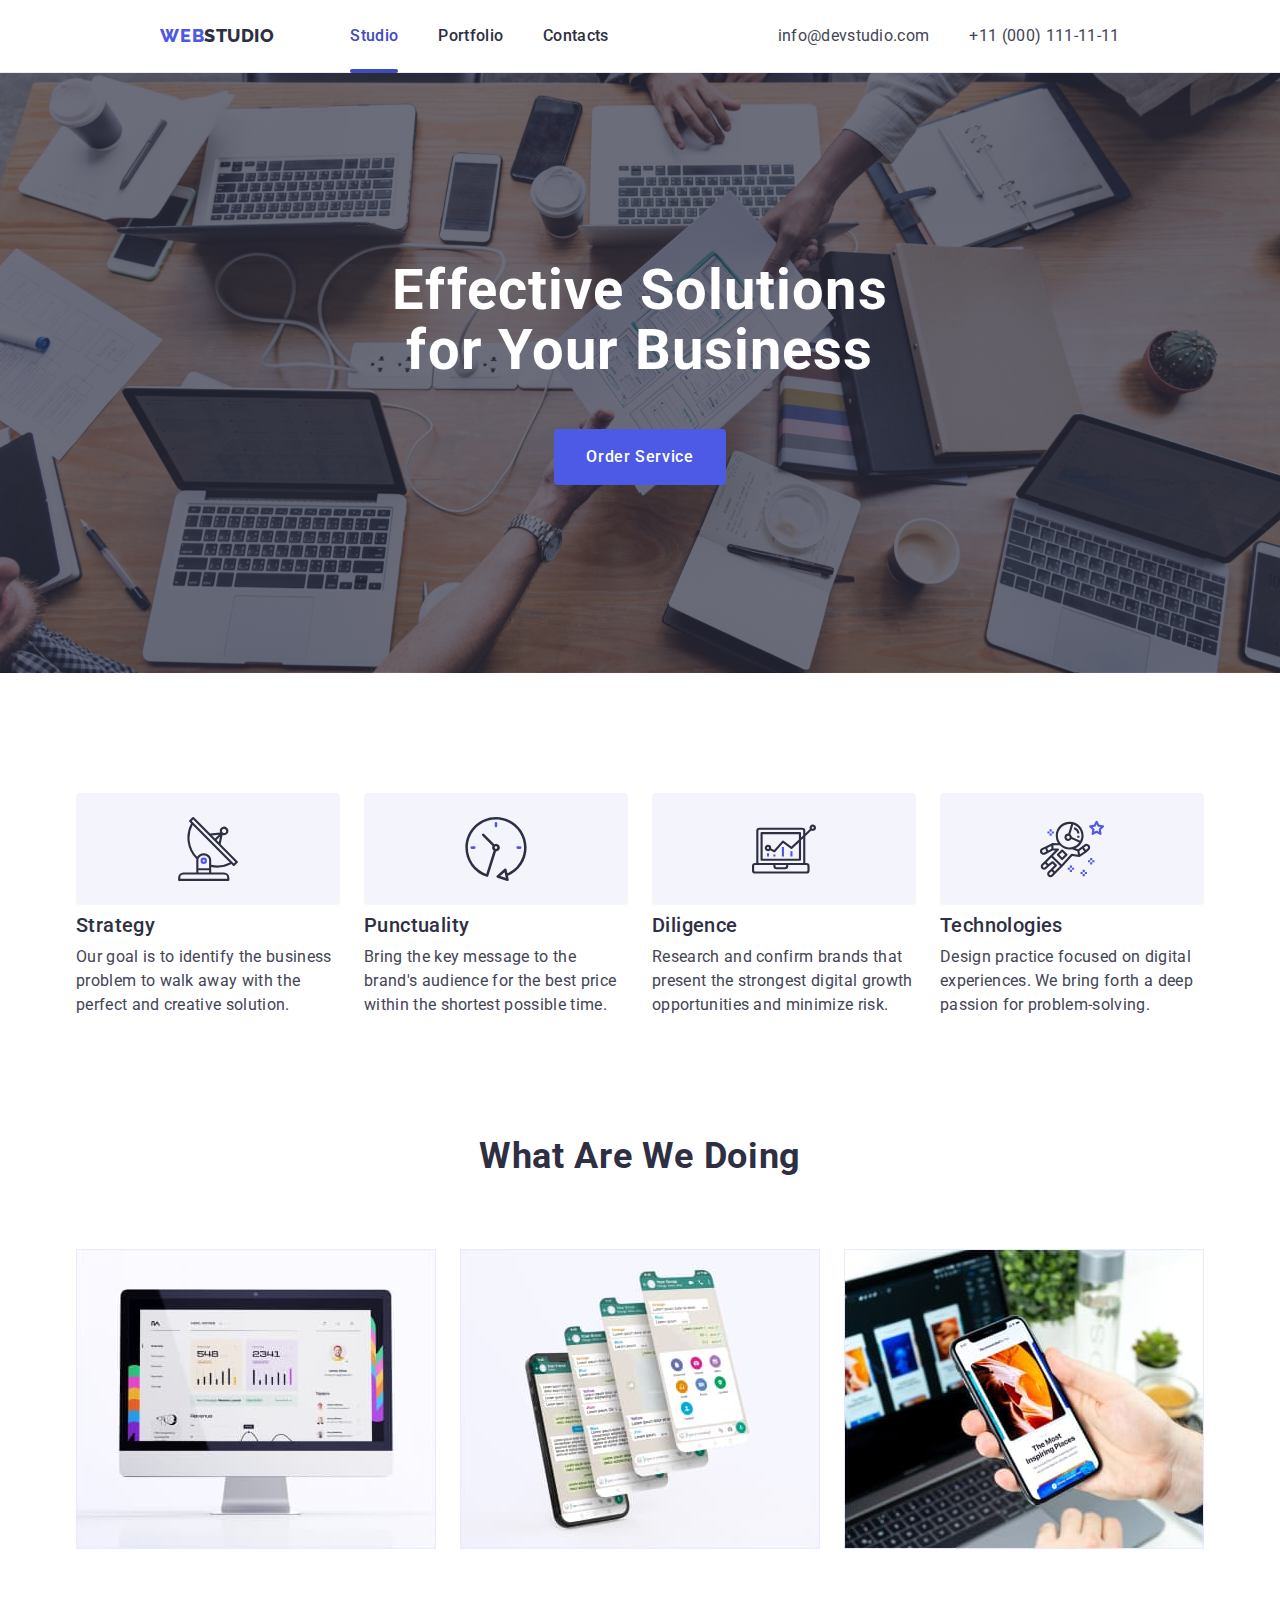
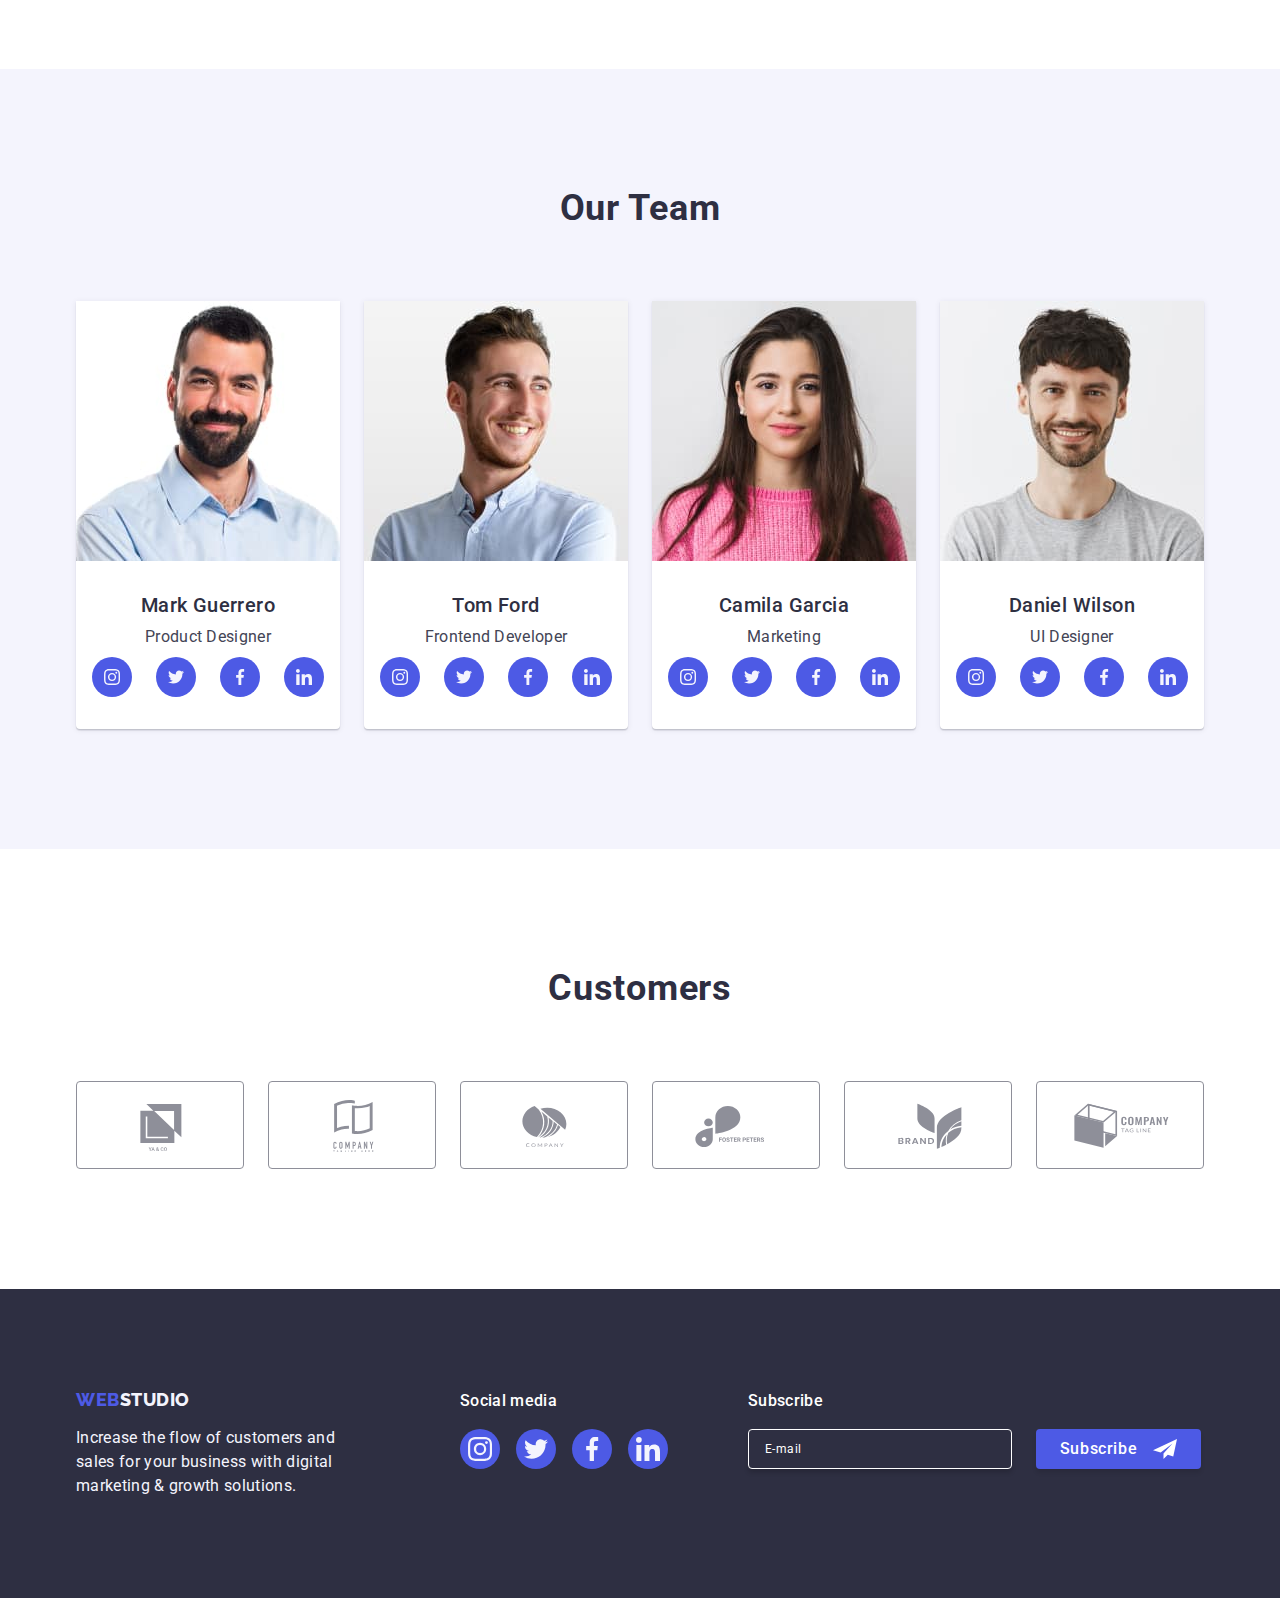
==== commit a06a5c81: "last touches" ====
--- a/index.html
+++ b/index.html
@@ -480,7 +480,7 @@
               <input
                 id="user-phone"
                 class="modal-box-inputs"
-                type="text"
+                type="number"
                 name="phone"
                 placeholder=""
                 required
@@ -508,8 +508,8 @@
           </div>
 
           <div class="comment-container">
-            <label class="modal-box-label" for="user-comment">Comment</label
-            ><textarea
+            <label class="modal-box-label" for="user-comment">Comment</label>
+            <textarea
               id="user-comment"
               name="user-comment"
               placeholder="Text input"
--- a/css/style.css
+++ b/css/style.css
@@ -206,11 +206,10 @@
   margin-top: 48px;
   transition: background-color 250ms cubic-bezier(0.4, 0, 0.2, 1);
 }
-.button-service:hover,
+
 .button-service:focus {
   background-color: var(--OCEAN);
 }
-/*  ---------HEADERS CONFIG + DESC ------- */
 
 .header-margin {
   margin-bottom: 72px;
@@ -557,8 +556,8 @@
   font-size: 12px;
   font-style: normal;
   font-weight: 400;
-  line-height: 1.17;
-  letter-spacing: 0.04em;
+  line-height: 14px; /* 116.667% */
+  letter-spacing: 0.48px;
 }
 .inputs-container {
   position: relative;
